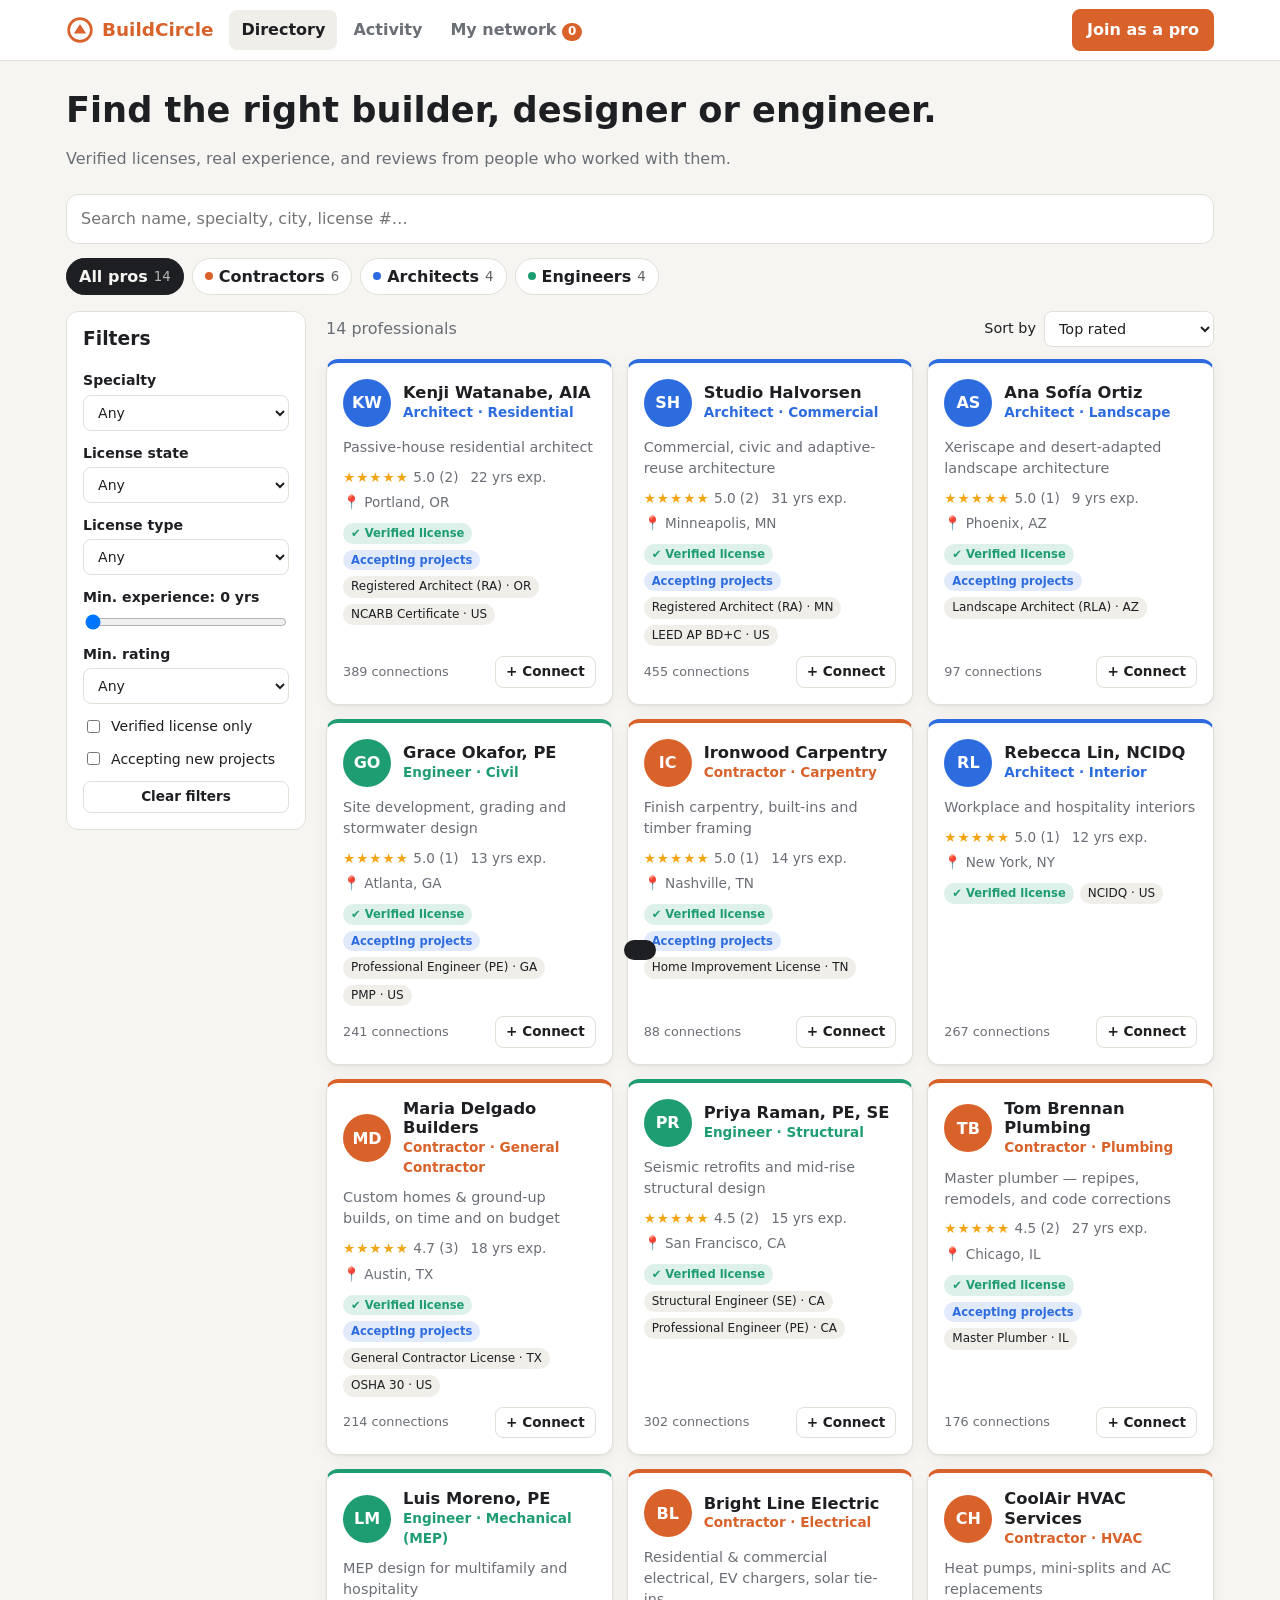
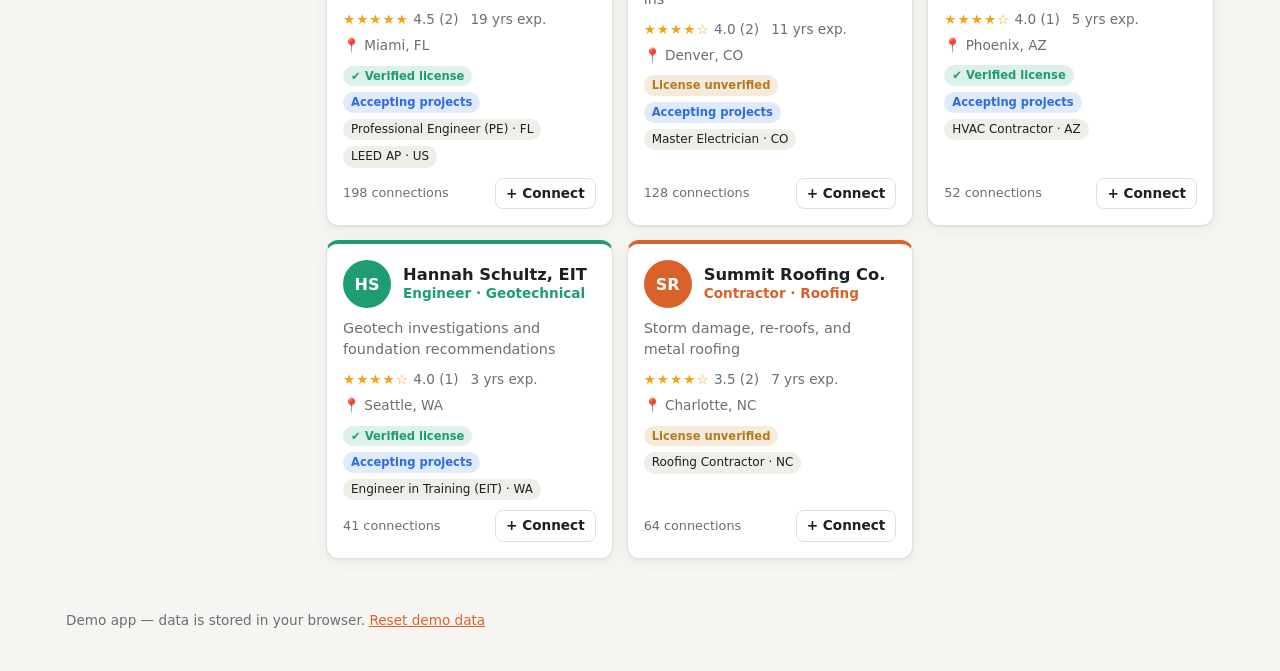
==== buildcircle/index.html @ c3fba8fc "Add BuildCircle: social directory for contractors, architects and engineers Static single-page app (" ====
<!doctype html>
<html lang="en">
<head>
<meta charset="utf-8">
<meta name="viewport" content="width=device-width, initial-scale=1">
<title>BuildCircle</title>
<meta name="description" content="A social network connecting contractors, architects and engineers — browse by category, licenses and experience, and read or leave reviews.">
<link rel="stylesheet" href="styles.css">
</head>
<body>
<header class="topbar">
  <div class="wrap topbar-inner">
    <a class="brand" href="#" data-view="browse">
      <svg viewBox="0 0 32 32" width="28" height="28" aria-hidden="true"><circle cx="16" cy="16" r="13" fill="none" stroke="currentColor" stroke-width="3"/><path d="M9 20 L16 9 L23 20 Z" fill="currentColor"/></svg>
      BuildCircle
    </a>
    <nav class="tabs" role="tablist">
      <button class="tab active" data-view="browse">Directory</button>
      <button class="tab" data-view="feed">Activity</button>
      <button class="tab" data-view="network">My network <span id="netCount" class="pill">0</span></button>
    </nav>
    <div class="me">
      <span id="meLabel" class="muted"></span>
      <button class="btn primary" id="joinBtn">Join as a pro</button>
    </div>
  </div>
</header>

<main class="wrap">
  <!-- DIRECTORY -->
  <section id="view-browse" class="view">
    <div class="hero">
      <h1>Find the right builder, designer or engineer.</h1>
      <p class="muted">Verified licenses, real experience, and reviews from people who worked with them.</p>
      <div class="search">
        <input id="q" type="search" placeholder="Search name, specialty, city, license #…" aria-label="Search">
      </div>
      <div class="cats" id="catChips"></div>
    </div>

    <div class="layout">
      <aside class="filters" aria-label="Filters">
        <h3>Filters</h3>
        <label>Specialty
          <select id="fSub"><option value="">Any</option></select>
        </label>
        <label>License state
          <select id="fState"><option value="">Any</option></select>
        </label>
        <label>License type
          <select id="fLicType"><option value="">Any</option></select>
        </label>
        <label><span>Min. experience: <b id="fExpVal">0</b> yrs</span>
          <input id="fExp" type="range" min="0" max="40" step="1" value="0">
        </label>
        <label>Min. rating
          <select id="fRating">
            <option value="0">Any</option><option value="3">3★ +</option><option value="4">4★ +</option><option value="4.5">4.5★ +</option>
          </select>
        </label>
        <label class="check"><input id="fVerified" type="checkbox"> Verified license only</label>
        <label class="check"><input id="fAvail" type="checkbox"> Accepting new projects</label>
        <button class="btn ghost small" id="clearFilters">Clear filters</button>
      </aside>

      <div class="results">
        <div class="results-bar">
          <span id="count" class="muted"></span>
          <label class="sort">Sort by
            <select id="sort">
              <option value="rating">Top rated</option>
              <option value="reviews">Most reviewed</option>
              <option value="experience">Most experienced</option>
              <option value="connections">Most connected</option>
              <option value="name">Name A–Z</option>
            </select>
          </label>
        </div>
        <div id="grid" class="grid"></div>
      </div>
    </div>
  </section>

  <!-- FEED -->
  <section id="view-feed" class="view hidden">
    <h2>Recent activity</h2>
    <div id="feed" class="feed"></div>
  </section>

  <!-- NETWORK -->
  <section id="view-network" class="view hidden">
    <h2>My network</h2>
    <p class="muted">Pros you've connected with. Connect from any profile.</p>
    <div id="networkGrid" class="grid"></div>
  </section>
</main>

<!-- PROFILE DIALOG -->
<dialog id="profileDlg" class="dlg wide">
  <div id="profileBody"></div>
</dialog>

<!-- JOIN DIALOG -->
<dialog id="joinDlg" class="dlg">
  <form id="joinForm" method="dialog">
    <h2>Create your pro profile</h2>
    <div class="row2">
      <label>Full name / company<input name="name" required maxlength="60"></label>
      <label>City, State<input name="location" required maxlength="60" placeholder="Austin, TX"></label>
    </div>
    <div class="row2">
      <label>Category
        <select name="category" id="jCat" required></select>
      </label>
      <label>Specialty
        <select name="sub" id="jSub" required></select>
      </label>
    </div>
    <div class="row2">
      <label>Years of experience<input name="years" type="number" min="0" max="70" required value="5"></label>
      <label>Hourly rate (USD, optional)<input name="rate" type="number" min="0" max="2000"></label>
    </div>
    <label>Headline<input name="headline" maxlength="90" placeholder="Licensed GC specializing in custom homes"></label>
    <label>About<textarea name="bio" rows="3" maxlength="600"></textarea></label>
    <label>Skills / tags (comma separated)<input name="tags" maxlength="200" placeholder="LEED, Revit, Seismic retrofit"></label>

    <fieldset>
      <legend>Licenses & certifications</legend>
      <div id="licRows"></div>
      <button type="button" class="btn ghost small" id="addLic">+ Add license</button>
    </fieldset>
    <label class="check"><input name="available" type="checkbox" checked> Accepting new projects</label>

    <div class="dlg-actions">
      <button type="button" class="btn ghost" data-close>Cancel</button>
      <button type="submit" class="btn primary" value="ok">Publish profile</button>
    </div>
  </form>
</dialog>

<div id="toast" class="toast" role="status" aria-live="polite"></div>

<footer class="wrap foot muted">
  Demo app — data is stored in your browser. <button class="linkbtn" id="resetData">Reset demo data</button>
</footer>

<script src="data.js"></script>
<script src="app.js"></script>
</body>
</html>
---- buildcircle/styles.css ----
:root {
  --bg: #f6f5f2;
  --surface: #ffffff;
  --surface-2: #f0eee9;
  --text: #1d1f22;
  --muted: #6a6e75;
  --border: #e2dfd8;
  --accent: #d9622b;
  --accent-ink: #ffffff;
  --contractor: #d9622b;
  --architect: #2d6cdf;
  --engineer: #1f9d72;
  --star: #f2a516;
  --ok: #1f9d72;
  --warn: #b7791f;
  --radius: 12px;
  --shadow: 0 1px 2px rgba(0,0,0,.05), 0 4px 16px rgba(0,0,0,.05);
}
@media (prefers-color-scheme: dark) {
  :root {
    --bg: #131416; --surface: #1c1e21; --surface-2: #25282c; --text: #ecedee;
    --muted: #9aa0a8; --border: #31353a; --shadow: 0 1px 2px rgba(0,0,0,.3);
    --architect: #5b8ff0; --engineer: #3cc18f; --contractor: #ec7a45; --accent: #ec7a45;
  }
}
* { box-sizing: border-box; }
html, body { margin: 0; }
body {
  font-family: system-ui, -apple-system, "Segoe UI", Roboto, sans-serif;
  background: var(--bg); color: var(--text); line-height: 1.45;
}
.wrap { max-width: 1180px; margin: 0 auto; padding: 0 16px; }
.hidden { display: none !important; }
.muted { color: var(--muted); }
h1, h2, h3 { line-height: 1.2; margin: 0 0 .5rem; }
button, input, select, textarea { font: inherit; color: inherit; }

/* top bar */
.topbar { background: var(--surface); border-bottom: 1px solid var(--border); position: sticky; top: 0; z-index: 10; }
.topbar-inner { display: flex; align-items: center; gap: 16px; height: 60px; }
.brand { display: flex; align-items: center; gap: 8px; font-weight: 800; font-size: 1.15rem; color: var(--accent); text-decoration: none; }
.tabs { display: flex; gap: 4px; flex: 1; }
.tab { background: none; border: 0; padding: 8px 12px; border-radius: 8px; cursor: pointer; color: var(--muted); font-weight: 600; }
.tab:hover { background: var(--surface-2); }
.tab.active { color: var(--text); background: var(--surface-2); }
.me { display: flex; align-items: center; gap: 10px; }
.pill { display: inline-block; min-width: 20px; padding: 0 6px; border-radius: 99px; background: var(--accent); color: var(--accent-ink); font-size: .75rem; text-align: center; }

.btn { border: 1px solid var(--border); background: var(--surface); padding: 8px 14px; border-radius: 8px; cursor: pointer; font-weight: 600; }
.btn:hover { background: var(--surface-2); }
.btn.primary { background: var(--accent); border-color: var(--accent); color: var(--accent-ink); }
.btn.primary:hover { filter: brightness(1.05); }
.btn.ghost { background: transparent; }
.btn.small { padding: 5px 10px; font-size: .85rem; }
.btn.on { background: var(--surface-2); }
.linkbtn { background: none; border: 0; color: var(--accent); cursor: pointer; text-decoration: underline; padding: 0; }

/* hero */
.hero { padding: 28px 0 16px; }
.hero h1 { font-size: clamp(1.5rem, 3.5vw, 2.2rem); }
.search input { width: 100%; padding: 12px 14px; border-radius: var(--radius); border: 1px solid var(--border); background: var(--surface); font-size: 1rem; margin-top: 8px; }
.cats { display: flex; flex-wrap: wrap; gap: 8px; margin-top: 14px; }
.chip { border: 1px solid var(--border); background: var(--surface); padding: 6px 12px; border-radius: 99px; cursor: pointer; font-weight: 600; display: inline-flex; align-items: center; gap: 6px; }
.chip .dot { width: 8px; height: 8px; border-radius: 50%; }
.chip.active { background: var(--text); color: var(--bg); border-color: var(--text); }
.chip small { opacity: .7; font-weight: 500; }

/* layout */
.layout { display: grid; grid-template-columns: 240px 1fr; gap: 20px; padding-bottom: 32px; }
.filters { background: var(--surface); border: 1px solid var(--border); border-radius: var(--radius); padding: 16px; align-self: start; position: sticky; top: 76px; display: flex; flex-direction: column; gap: 12px; }
.filters label, .dlg label { display: flex; flex-direction: column; gap: 4px; font-size: .88rem; font-weight: 600; }
.filters select, .dlg input, .dlg select, .dlg textarea, .sort select {
  padding: 8px 10px; border: 1px solid var(--border); border-radius: 8px; background: var(--surface); font-weight: 400;
}
label.check { flex-direction: row !important; align-items: center; gap: 8px !important; font-weight: 500 !important; }
.results-bar { display: flex; justify-content: space-between; align-items: center; margin-bottom: 12px; gap: 12px; flex-wrap: wrap; }
.sort { display: flex; align-items: center; gap: 8px; font-size: .9rem; }

.grid { display: grid; grid-template-columns: repeat(auto-fill, minmax(280px, 1fr)); gap: 14px; }
.card { background: var(--surface); border: 1px solid var(--border); border-radius: var(--radius); padding: 16px; box-shadow: var(--shadow); cursor: pointer; display: flex; flex-direction: column; gap: 10px; transition: transform .12s, border-color .12s; border-top: 4px solid var(--cat, var(--border)); }
.card:hover { transform: translateY(-2px); border-color: var(--cat); }
.card-head { display: flex; gap: 12px; align-items: center; }
.avatar { width: 48px; height: 48px; border-radius: 50%; display: grid; place-items: center; font-weight: 800; color: #fff; background: var(--cat, #888); flex-shrink: 0; }
.avatar.lg { width: 72px; height: 72px; font-size: 1.5rem; }
.card h3 { font-size: 1.02rem; margin: 0; }
.sub { font-size: .85rem; color: var(--cat); font-weight: 700; }
.meta { display: flex; flex-wrap: wrap; gap: 6px 12px; font-size: .85rem; color: var(--muted); }
.stars { color: var(--star); letter-spacing: 1px; white-space: nowrap; }
.tags { display: flex; flex-wrap: wrap; gap: 6px; }
.tag { font-size: .75rem; background: var(--surface-2); padding: 2px 8px; border-radius: 99px; }
.badge { font-size: .72rem; font-weight: 700; padding: 2px 8px; border-radius: 99px; display: inline-flex; align-items: center; gap: 4px; }
.badge.ok { background: color-mix(in srgb, var(--ok) 15%, transparent); color: var(--ok); }
.badge.warn { background: color-mix(in srgb, var(--warn) 15%, transparent); color: var(--warn); }
.badge.avail { background: color-mix(in srgb, var(--architect) 14%, transparent); color: var(--architect); }
.card-foot { display: flex; justify-content: space-between; align-items: center; margin-top: auto; }
.empty { padding: 40px; text-align: center; color: var(--muted); background: var(--surface); border: 1px dashed var(--border); border-radius: var(--radius); grid-column: 1 / -1; }

/* dialogs */
.dlg { border: 0; border-radius: 16px; padding: 0; width: min(640px, calc(100vw - 32px)); max-height: calc(100vh - 40px); background: var(--surface); color: var(--text); box-shadow: 0 20px 60px rgba(0,0,0,.3); }
.dlg.wide { width: min(860px, calc(100vw - 32px)); }
.dlg::backdrop { background: rgba(10,10,12,.5); }
.dlg form, .dlg .pbody { padding: 22px; display: flex; flex-direction: column; gap: 12px; }
.row2 { display: grid; grid-template-columns: 1fr 1fr; gap: 12px; }
fieldset { border: 1px solid var(--border); border-radius: 10px; padding: 12px; display: flex; flex-direction: column; gap: 8px; }
legend { font-weight: 700; font-size: .9rem; padding: 0 4px; }
.lic-row { display: grid; grid-template-columns: 1.4fr 1fr .6fr 1fr auto; gap: 6px; }
.lic-row input, .lic-row select { padding: 6px 8px; border: 1px solid var(--border); border-radius: 6px; background: var(--surface); min-width: 0; }
.x { background: none; border: 0; cursor: pointer; color: var(--muted); font-size: 1.2rem; }
.dlg-actions { display: flex; justify-content: flex-end; gap: 8px; margin-top: 4px; }

.p-head { display: flex; gap: 16px; align-items: center; padding: 22px; border-bottom: 1px solid var(--border); border-top: 6px solid var(--cat); border-radius: 16px 16px 0 0; position: relative; }
.p-head .close { position: absolute; top: 10px; right: 12px; }
.p-head h2 { margin: 0; }
.p-actions { display: flex; gap: 8px; flex-wrap: wrap; margin-top: 8px; }
.p-grid { display: grid; grid-template-columns: 1fr 1fr; gap: 16px; }
.box { background: var(--surface-2); border-radius: 10px; padding: 14px; }
.box h4 { margin: 0 0 8px; font-size: .85rem; text-transform: uppercase; letter-spacing: .04em; color: var(--muted); }
.lic { display: flex; justify-content: space-between; gap: 8px; padding: 6px 0; border-bottom: 1px solid var(--border); font-size: .9rem; }
.lic:last-child { border-bottom: 0; }
.stat-row { display: flex; gap: 20px; flex-wrap: wrap; }
.stat b { display: block; font-size: 1.4rem; }
.stat span { font-size: .8rem; color: var(--muted); }
.dist { display: grid; grid-template-columns: 24px 1fr 28px; gap: 6px; align-items: center; font-size: .8rem; }
.bar { height: 8px; background: var(--border); border-radius: 4px; overflow: hidden; }
.bar i { display: block; height: 100%; background: var(--star); }

.review { border-top: 1px solid var(--border); padding: 12px 0; }
.review-head { display: flex; justify-content: space-between; gap: 8px; flex-wrap: wrap; font-size: .9rem; }
.review p { margin: 6px 0; }
.helpful { font-size: .8rem; }
.star-input { display: flex; gap: 2px; font-size: 1.8rem; }
.star-input button { background: none; border: 0; cursor: pointer; color: var(--border); padding: 0 2px; line-height: 1; }
.star-input button.on { color: var(--star); }

/* feed */
.feed { display: flex; flex-direction: column; gap: 10px; max-width: 720px; padding-bottom: 32px; }
.feed-item { background: var(--surface); border: 1px solid var(--border); border-radius: var(--radius); padding: 14px; display: flex; gap: 12px; }
.feed-item .avatar { width: 40px; height: 40px; font-size: .9rem; }
.feed-item a { color: inherit; font-weight: 700; cursor: pointer; text-decoration: none; }
.feed-item a:hover { text-decoration: underline; }
.feed-item time { font-size: .8rem; color: var(--muted); }
#view-feed h2, #view-network h2 { margin-top: 24px; }

.toast { position: fixed; bottom: 20px; left: 50%; transform: translateX(-50%) translateY(80px); background: var(--text); color: var(--bg); padding: 10px 16px; border-radius: 10px; transition: transform .2s; z-index: 100; }
.toast.show { transform: translateX(-50%) translateY(0); }
.foot { padding: 20px 16px 40px; font-size: .85rem; }

@media (max-width: 820px) {
  .layout { grid-template-columns: 1fr; }
  .filters { position: static; display: grid; grid-template-columns: minmax(0,1fr) minmax(0,1fr); }
  .filters select { min-width: 0; width: 100%; }
  .layout > * { min-width: 0; }
  .filters h3 { grid-column: 1 / -1; }
  .p-grid, .row2 { grid-template-columns: 1fr; }
  .lic-row { grid-template-columns: 1fr 1fr; }
  .topbar-inner { height: auto; flex-wrap: wrap; padding: 10px 16px; }
  .tabs { order: 3; flex-basis: 100%; overflow-x: auto; }
  .me #meLabel { display: none; }
}
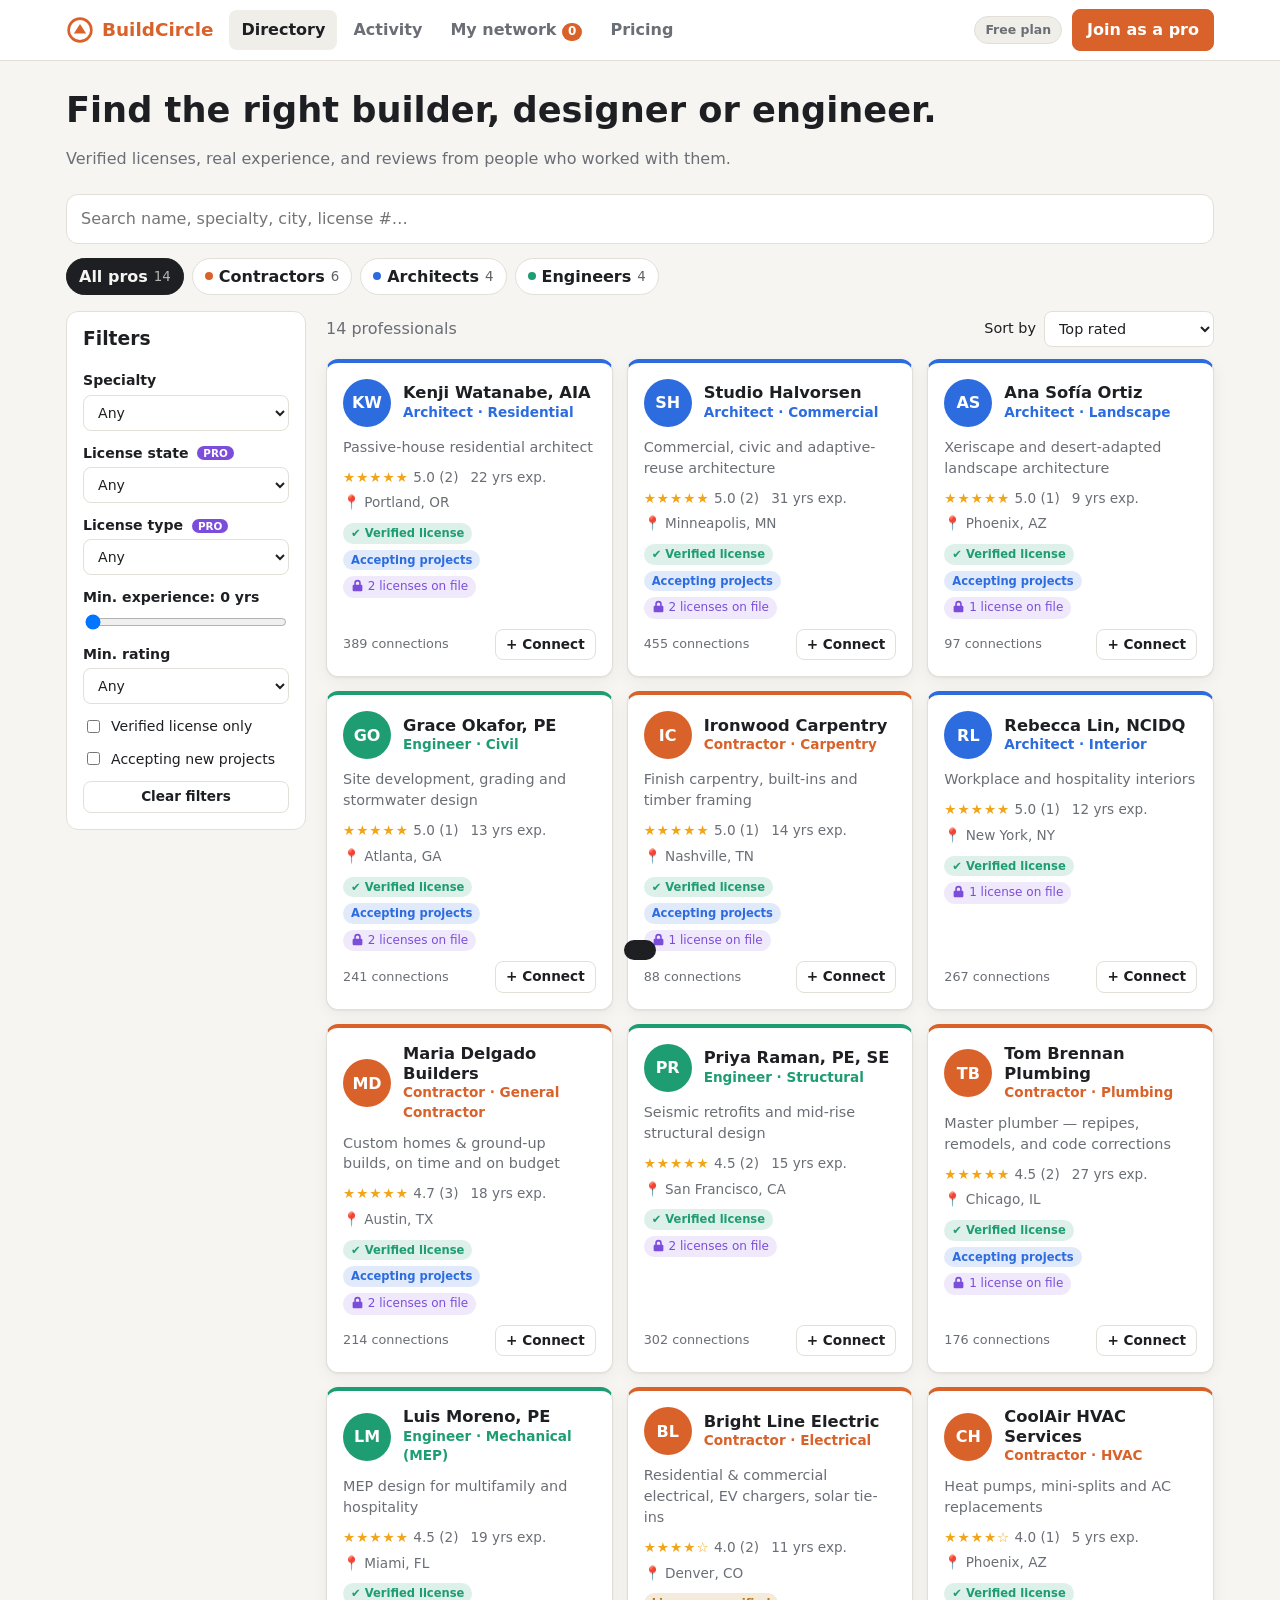
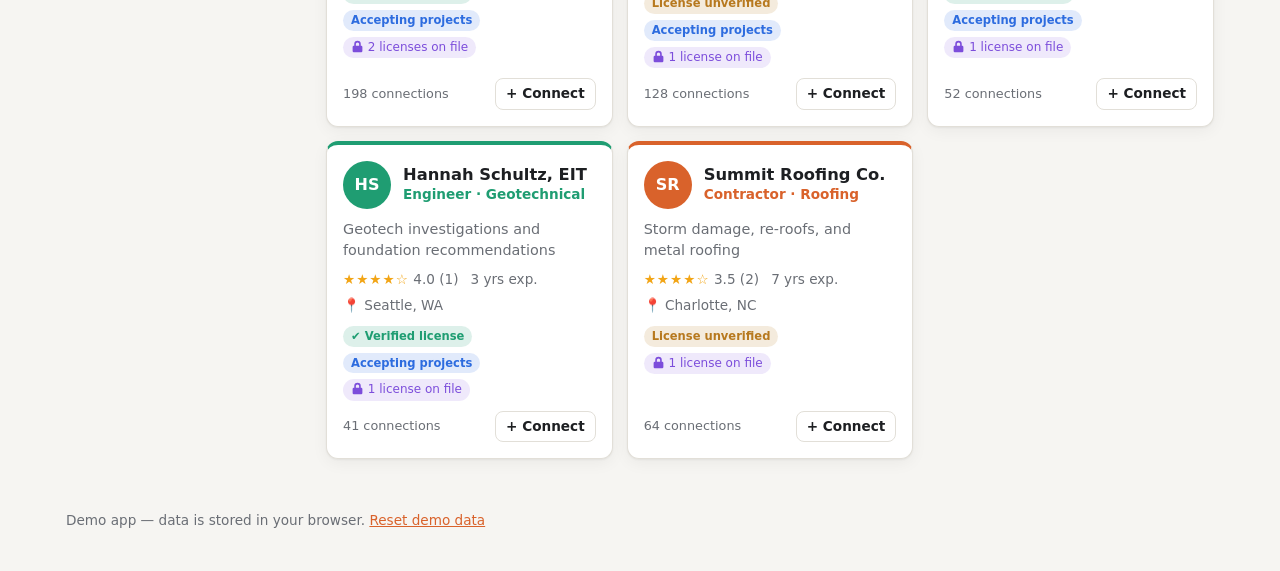
==== commit 31c1e741: "BuildCircle: add Free and Pro membership plans Free keeps browsing, ratings, profiles, connections a" ====
--- a/buildcircle/index.html
+++ b/buildcircle/index.html
@@ -18,9 +18,11 @@
       <button class="tab active" data-view="browse">Directory</button>
       <button class="tab" data-view="feed">Activity</button>
       <button class="tab" data-view="network">My network <span id="netCount" class="pill">0</span></button>
+      <button class="tab" data-view="pricing">Pricing</button>
     </nav>
     <div class="me">
       <span id="meLabel" class="muted"></span>
+      <button class="plan-badge" id="planBadge" data-view="pricing" title="Your plan">Free</button>
       <button class="btn primary" id="joinBtn">Join as a pro</button>
     </div>
   </div>
@@ -44,10 +46,10 @@
         <label>Specialty
           <select id="fSub"><option value="">Any</option></select>
         </label>
-        <label>License state
+        <label><span>License state <span class="pro-tag" data-pro-only>PRO</span></span>
           <select id="fState"><option value="">Any</option></select>
         </label>
-        <label>License type
+        <label><span>License type <span class="pro-tag" data-pro-only>PRO</span></span>
           <select id="fLicType"><option value="">Any</option></select>
         </label>
         <label><span>Min. experience: <b id="fExpVal">0</b> yrs</span>
@@ -93,6 +95,20 @@
     <p class="muted">Pros you've connected with. Connect from any profile.</p>
     <div id="networkGrid" class="grid"></div>
   </section>
+
+  <!-- PRICING -->
+  <section id="view-pricing" class="view hidden">
+    <div class="pricing-head">
+      <h2>Plans for every builder</h2>
+      <p class="muted">Start free. Upgrade to Pro to read reviews, see contact info and check license details before you hire or partner.</p>
+      <div class="cycle" role="radiogroup" aria-label="Billing cycle">
+        <button class="cycle-btn" data-cycle="monthly">Monthly</button>
+        <button class="cycle-btn" data-cycle="annual">Annual <span class="save">Save 17%</span></button>
+      </div>
+    </div>
+    <div id="plans" class="plans"></div>
+    <div id="compare" class="compare"></div>
+  </section>
 </main>
 
 <!-- PROFILE DIALOG -->
@@ -122,6 +138,12 @@
     </div>
     <label>Headline<input name="headline" maxlength="90" placeholder="Licensed GC specializing in custom homes"></label>
     <label>About<textarea name="bio" rows="3" maxlength="600"></textarea></label>
+    <div class="row2">
+      <label>Phone<input name="phone" type="tel" maxlength="30" placeholder="(555) 555-0100"></label>
+      <label>Email<input name="email" type="email" maxlength="80" placeholder="you@company.com"></label>
+    </div>
+    <label>Website<input name="website" maxlength="100" placeholder="yourcompany.com"></label>
+    <p class="muted hint">Contact info is visible to Pro members only.</p>
     <label>Skills / tags (comma separated)<input name="tags" maxlength="200" placeholder="LEED, Revit, Seismic retrofit"></label>
 
     <fieldset>
@@ -138,6 +160,11 @@
   </form>
 </dialog>
 
+<!-- CHECKOUT / MANAGE PLAN DIALOG -->
+<dialog id="checkoutDlg" class="dlg">
+  <div id="checkoutBody" class="pbody"></div>
+</dialog>
+
 <div id="toast" class="toast" role="status" aria-live="polite"></div>
 
 <footer class="wrap foot muted">
--- a/buildcircle/styles.css
+++ b/buildcircle/styles.css
@@ -157,3 +157,77 @@
   .tabs { order: 3; flex-basis: 100%; overflow-x: auto; }
   .me #meLabel { display: none; }
 }
+
+/* ---------- membership ---------- */
+:root { --pro: #7c4ddb; }
+@media (prefers-color-scheme: dark) { :root { --pro: #a07cf0; } }
+.plan-badge { border: 1px solid var(--border); background: var(--surface-2); color: var(--muted); border-radius: 99px; padding: 4px 10px; font-size: .78rem; font-weight: 700; cursor: pointer; white-space: nowrap; }
+.plan-badge.is-pro { background: var(--pro); border-color: var(--pro); color: #fff; letter-spacing: .04em; }
+.badge.pro { background: var(--pro); color: #fff; letter-spacing: .04em; vertical-align: middle; }
+.pro-tag { font-size: .65rem; font-weight: 800; background: var(--pro); color: #fff; padding: 1px 6px; border-radius: 99px; margin-left: 4px; vertical-align: middle; }
+.lock-ic { vertical-align: -2px; }
+.tag.lock-tag { color: var(--pro); background: color-mix(in srgb, var(--pro) 12%, transparent); }
+.btn.danger { color: #c0392b; border-color: color-mix(in srgb, #c0392b 40%, var(--border)); }
+.hint { margin: -4px 0 0; font-size: .8rem; }
+
+.locked { border: 1px dashed color-mix(in srgb, var(--pro) 45%, var(--border)); background: color-mix(in srgb, var(--pro) 6%, var(--surface)); border-radius: 10px; padding: 14px; display: flex; flex-direction: column; gap: 6px; align-items: flex-start; }
+.locked-title { font-weight: 700; color: var(--pro); }
+.locked p { margin: 0; font-size: .88rem; }
+.contact { display: flex; flex-direction: column; gap: 6px; }
+.contact-row { display: flex; gap: 8px; align-items: center; }
+.contact-row a { color: var(--accent); text-decoration: none; word-break: break-all; }
+.contact-row a:hover { text-decoration: underline; }
+
+.review-lock { position: relative; }
+.ghost-review { filter: blur(1px); opacity: .55; }
+.ghost-line { height: 10px; border-radius: 5px; background: var(--border); margin: 6px 0; }
+.w20 { width: 20%; } .w40 { width: 40%; } .w70 { width: 70%; } .w90 { width: 90%; }
+.review-lock .locked { margin-top: 8px; }
+
+/* pricing page */
+.pricing-head { text-align: center; padding: 28px 0 8px; }
+.pricing-head p { max-width: 560px; margin: 0 auto 16px; }
+.cycle { display: inline-flex; background: var(--surface-2); border-radius: 99px; padding: 4px; gap: 4px; }
+.cycle-btn { border: 0; background: none; padding: 7px 16px; border-radius: 99px; cursor: pointer; font-weight: 600; color: var(--muted); }
+.cycle-btn.on { background: var(--surface); color: var(--text); box-shadow: var(--shadow); }
+.save { font-size: .7rem; color: var(--ok); font-weight: 800; margin-left: 4px; }
+.plans { display: grid; grid-template-columns: repeat(2, minmax(0, 340px)); justify-content: center; gap: 20px; margin: 20px 0 28px; }
+.plan { background: var(--surface); border: 1px solid var(--border); border-radius: 16px; padding: 22px; display: flex; flex-direction: column; gap: 8px; position: relative; box-shadow: var(--shadow); }
+.plan.featured { border: 2px solid var(--pro); }
+.plan.current::after { content: "Current plan"; position: absolute; top: 14px; right: 14px; font-size: .7rem; font-weight: 700; color: var(--ok); }
+.plan.featured.current::after { top: 32px; }
+.ribbon { position: absolute; top: -12px; left: 22px; background: var(--pro); color: #fff; font-size: .72rem; font-weight: 800; padding: 3px 10px; border-radius: 99px; }
+.plan-name { font-size: 1.3rem; font-weight: 800; }
+.price { display: flex; align-items: baseline; gap: 6px; margin: 6px 0 0; }
+.price b { font-size: 2.4rem; line-height: 1; }
+.price span { color: var(--muted); }
+.small-note { font-size: .8rem; min-height: 1.2em; }
+.plan .btn { margin: 6px 0; }
+.feats { list-style: none; padding: 0; margin: 4px 0 0; display: flex; flex-direction: column; gap: 7px; font-size: .92rem; }
+.feats li { display: flex; gap: 8px; }
+.feats li.lead { font-weight: 700; }
+.ck { color: var(--ok); font-weight: 800; }
+.compare { max-width: 700px; margin: 0 auto 40px; }
+.compare table { width: 100%; border-collapse: collapse; background: var(--surface); border-radius: 12px; overflow: hidden; border: 1px solid var(--border); }
+.compare th, .compare td { padding: 10px 12px; text-align: left; border-bottom: 1px solid var(--border); font-size: .9rem; }
+.compare th:not(:first-child), .compare td:not(:first-child) { text-align: center; width: 70px; }
+.compare tr:last-child td { border-bottom: 0; }
+
+/* checkout dialog */
+#checkoutBody { position: relative; }
+#checkoutBody .close { position: absolute; top: 10px; right: 12px; }
+.reason { margin: 0; color: var(--pro); font-weight: 600; }
+.cycle-pick { display: grid; grid-template-columns: 1fr 1fr; gap: 10px; }
+.cycle-opt { flex-direction: row !important; align-items: flex-start; gap: 8px !important; border: 1px solid var(--border); border-radius: 10px; padding: 12px; cursor: pointer; font-weight: 400 !important; }
+.cycle-opt.on { border-color: var(--pro); background: color-mix(in srgb, var(--pro) 7%, transparent); }
+.cycle-opt input { margin-top: 3px; accent-color: var(--pro); }
+.summary { display: flex; justify-content: space-between; border-top: 1px solid var(--border); padding-top: 10px; font-size: 1.05rem; }
+.demo-note { font-size: .8rem; color: var(--muted); background: var(--surface-2); border-radius: 8px; padding: 8px 10px; margin: 0; }
+.manage-grid { display: grid; grid-template-columns: repeat(3, 1fr); gap: 10px; }
+.manage-grid > div { background: var(--surface-2); border-radius: 10px; padding: 10px; display: flex; flex-direction: column; gap: 2px; font-size: .9rem; }
+
+@media (max-width: 820px) {
+  .plans { grid-template-columns: minmax(0, 1fr); }
+  .cycle-pick, .manage-grid { grid-template-columns: 1fr; }
+  #meLabel { display: none; }
+}
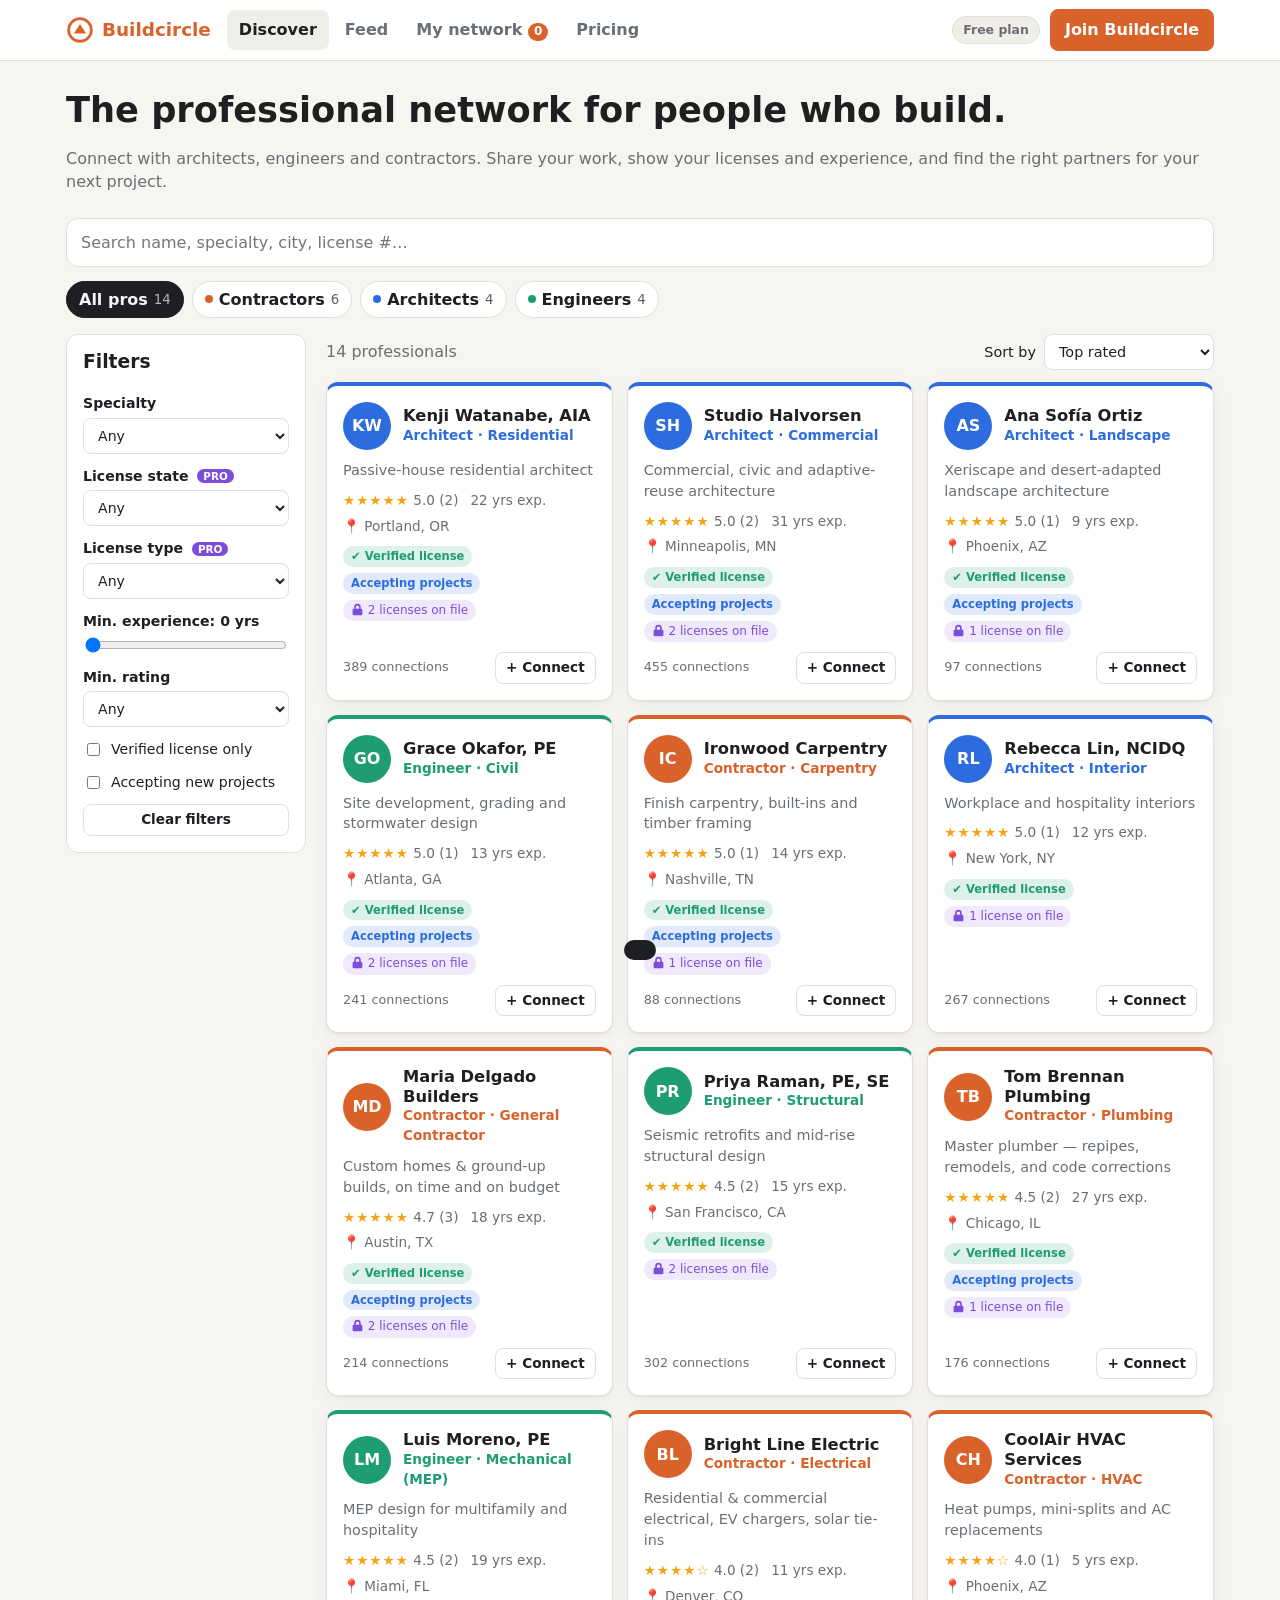
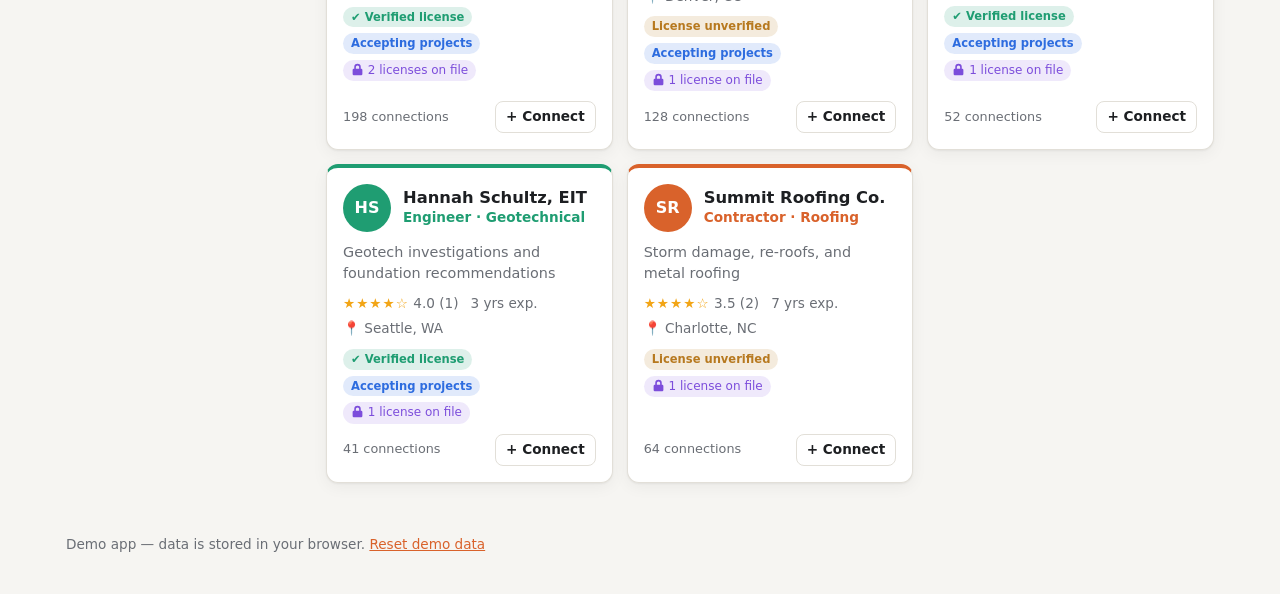
==== commit ca7421a0: "Buildcircle: unify name and reframe copy as a professional network Co-Authored-By: Claude Opus 5.5 <" ====
--- a/buildcircle/index.html
+++ b/buildcircle/index.html
@@ -3,8 +3,8 @@
 <head>
 <meta charset="utf-8">
 <meta name="viewport" content="width=device-width, initial-scale=1">
-<title>BuildCircle</title>
-<meta name="description" content="A social network connecting contractors, architects and engineers — browse by category, licenses and experience, and read or leave reviews.">
+<title>Buildcircle · The professional network for construction</title>
+<meta name="description" content="Buildcircle is the professional network for architects, engineers and contractors. Share your work, licenses and experience, grow your connections, and find the right partners for every project.">
 <link rel="stylesheet" href="styles.css">
 </head>
 <body>
@@ -12,28 +12,28 @@
   <div class="wrap topbar-inner">
     <a class="brand" href="#" data-view="browse">
       <svg viewBox="0 0 32 32" width="28" height="28" aria-hidden="true"><circle cx="16" cy="16" r="13" fill="none" stroke="currentColor" stroke-width="3"/><path d="M9 20 L16 9 L23 20 Z" fill="currentColor"/></svg>
-      BuildCircle
+      Buildcircle
     </a>
     <nav class="tabs" role="tablist">
-      <button class="tab active" data-view="browse">Directory</button>
-      <button class="tab" data-view="feed">Activity</button>
+      <button class="tab active" data-view="browse">Discover</button>
+      <button class="tab" data-view="feed">Feed</button>
       <button class="tab" data-view="network">My network <span id="netCount" class="pill">0</span></button>
       <button class="tab" data-view="pricing">Pricing</button>
     </nav>
     <div class="me">
       <span id="meLabel" class="muted"></span>
       <button class="plan-badge" id="planBadge" data-view="pricing" title="Your plan">Free</button>
-      <button class="btn primary" id="joinBtn">Join as a pro</button>
+      <button class="btn primary" id="joinBtn">Join Buildcircle</button>
     </div>
   </div>
 </header>
 
 <main class="wrap">
-  <!-- DIRECTORY -->
+  <!-- DISCOVER -->
   <section id="view-browse" class="view">
     <div class="hero">
-      <h1>Find the right builder, designer or engineer.</h1>
-      <p class="muted">Verified licenses, real experience, and reviews from people who worked with them.</p>
+      <h1>The professional network for people who build.</h1>
+      <p class="muted">Connect with architects, engineers and contractors. Share your work, show your licenses and experience, and find the right partners for your next project.</p>
       <div class="search">
         <input id="q" type="search" placeholder="Search name, specialty, city, license #…" aria-label="Search">
       </div>
@@ -85,14 +85,14 @@
 
   <!-- FEED -->
   <section id="view-feed" class="view hidden">
-    <h2>Recent activity</h2>
+    <h2>What your circle is up to</h2>
     <div id="feed" class="feed"></div>
   </section>
 
   <!-- NETWORK -->
   <section id="view-network" class="view hidden">
     <h2>My network</h2>
-    <p class="muted">Pros you've connected with. Connect from any profile.</p>
+    <p class="muted">The architects, engineers and contractors in your circle. Connect from any profile to grow it.</p>
     <div id="networkGrid" class="grid"></div>
   </section>
 
@@ -100,10 +100,10 @@
   <section id="view-pricing" class="view hidden">
     <div class="pricing-head">
       <h2>Plans for every builder</h2>
-      <p class="muted">Start free. Upgrade to Pro to read reviews, see contact info and check license details before you hire or partner.</p>
+      <p class="muted">Start free. Try Pro free for 14 days to read reviews, see contact info and check license details before you hire or partner.</p>
       <div class="cycle" role="radiogroup" aria-label="Billing cycle">
         <button class="cycle-btn" data-cycle="monthly">Monthly</button>
-        <button class="cycle-btn" data-cycle="annual">Annual <span class="save">Save 17%</span></button>
+        <button class="cycle-btn" data-cycle="annual">Annual <span class="save" id="savePct"></span></button>
       </div>
     </div>
     <div id="plans" class="plans"></div>
@@ -119,7 +119,8 @@
 <!-- JOIN DIALOG -->
 <dialog id="joinDlg" class="dlg">
   <form id="joinForm" method="dialog">
-    <h2>Create your pro profile</h2>
+    <h2>Join Buildcircle</h2>
+    <p class="muted hint">Create your professional profile to share your work, licenses and experience with the network.</p>
     <div class="row2">
       <label>Full name / company<input name="name" required maxlength="60"></label>
       <label>City, State<input name="location" required maxlength="60" placeholder="Austin, TX"></label>
--- a/buildcircle/styles.css
+++ b/buildcircle/styles.css
@@ -231,3 +231,4 @@
   .cycle-pick, .manage-grid { grid-template-columns: 1fr; }
   #meLabel { display: none; }
 }
+.then { margin: -4px 0 0; font-size: .85rem; }
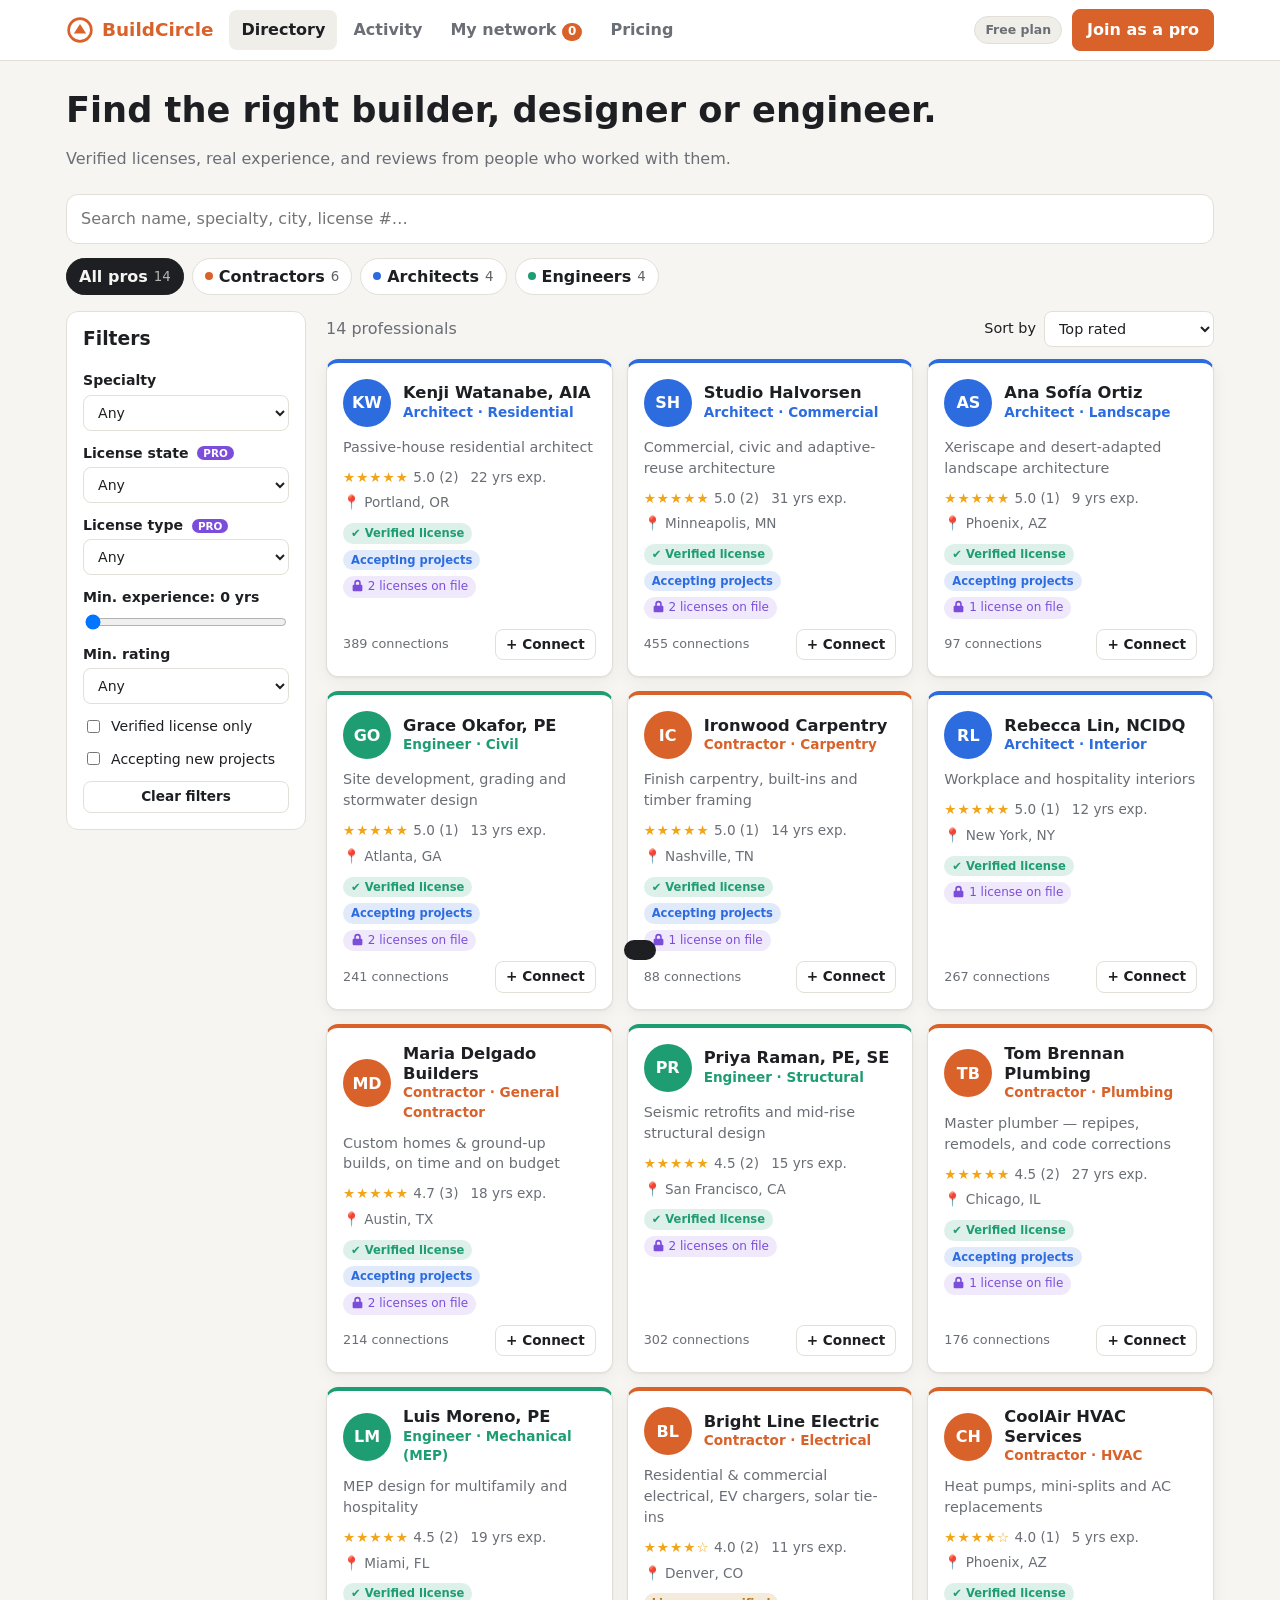
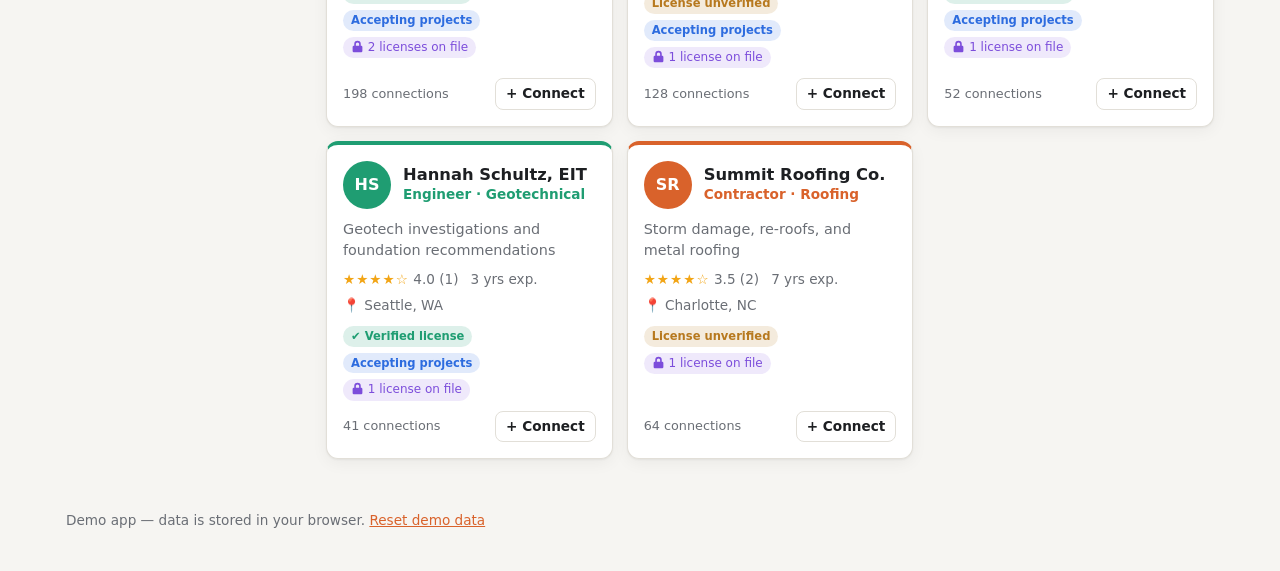
==== commit 75ab79f4: "BuildCircle: profile tabs, project gallery, resume and bigger Connect Adds a cover banner, company/i" ====
--- a/buildcircle/index.html
+++ b/buildcircle/index.html
@@ -3,8 +3,8 @@
 <head>
 <meta charset="utf-8">
 <meta name="viewport" content="width=device-width, initial-scale=1">
-<title>Buildcircle · The professional network for construction</title>
-<meta name="description" content="Buildcircle is the professional network for architects, engineers and contractors. Share your work, licenses and experience, grow your connections, and find the right partners for every project.">
+<title>BuildCircle</title>
+<meta name="description" content="A social network connecting contractors, architects and engineers — browse by category, licenses and experience, and read or leave reviews.">
 <link rel="stylesheet" href="styles.css">
 </head>
 <body>
@@ -12,28 +12,28 @@
   <div class="wrap topbar-inner">
     <a class="brand" href="#" data-view="browse">
       <svg viewBox="0 0 32 32" width="28" height="28" aria-hidden="true"><circle cx="16" cy="16" r="13" fill="none" stroke="currentColor" stroke-width="3"/><path d="M9 20 L16 9 L23 20 Z" fill="currentColor"/></svg>
-      Buildcircle
+      BuildCircle
     </a>
     <nav class="tabs" role="tablist">
-      <button class="tab active" data-view="browse">Discover</button>
-      <button class="tab" data-view="feed">Feed</button>
+      <button class="tab active" data-view="browse">Directory</button>
+      <button class="tab" data-view="feed">Activity</button>
       <button class="tab" data-view="network">My network <span id="netCount" class="pill">0</span></button>
       <button class="tab" data-view="pricing">Pricing</button>
     </nav>
     <div class="me">
       <span id="meLabel" class="muted"></span>
       <button class="plan-badge" id="planBadge" data-view="pricing" title="Your plan">Free</button>
-      <button class="btn primary" id="joinBtn">Join Buildcircle</button>
+      <button class="btn primary" id="joinBtn">Join as a pro</button>
     </div>
   </div>
 </header>
 
 <main class="wrap">
-  <!-- DISCOVER -->
+  <!-- DIRECTORY -->
   <section id="view-browse" class="view">
     <div class="hero">
-      <h1>The professional network for people who build.</h1>
-      <p class="muted">Connect with architects, engineers and contractors. Share your work, show your licenses and experience, and find the right partners for your next project.</p>
+      <h1>Find the right builder, designer or engineer.</h1>
+      <p class="muted">Verified licenses, real experience, and reviews from people who worked with them.</p>
       <div class="search">
         <input id="q" type="search" placeholder="Search name, specialty, city, license #…" aria-label="Search">
       </div>
@@ -85,14 +85,14 @@
 
   <!-- FEED -->
   <section id="view-feed" class="view hidden">
-    <h2>What your circle is up to</h2>
+    <h2>Recent activity</h2>
     <div id="feed" class="feed"></div>
   </section>
 
   <!-- NETWORK -->
   <section id="view-network" class="view hidden">
     <h2>My network</h2>
-    <p class="muted">The architects, engineers and contractors in your circle. Connect from any profile to grow it.</p>
+    <p class="muted">Pros you've connected with. Connect from any profile.</p>
     <div id="networkGrid" class="grid"></div>
   </section>
 
@@ -119,8 +119,7 @@
 <!-- JOIN DIALOG -->
 <dialog id="joinDlg" class="dlg">
   <form id="joinForm" method="dialog">
-    <h2>Join Buildcircle</h2>
-    <p class="muted hint">Create your professional profile to share your work, licenses and experience with the network.</p>
+    <h2>Create your pro profile</h2>
     <div class="row2">
       <label>Full name / company<input name="name" required maxlength="60"></label>
       <label>City, State<input name="location" required maxlength="60" placeholder="Austin, TX"></label>
@@ -173,6 +172,7 @@
 </footer>
 
 <script src="data.js"></script>
+<script src="portfolio.js"></script>
 <script src="app.js"></script>
 </body>
 </html>
--- a/buildcircle/styles.css
+++ b/buildcircle/styles.css
@@ -232,3 +232,77 @@
   #meLabel { display: none; }
 }
 .then { margin: -4px 0 0; font-size: .85rem; }
+
+/* ---------- profile: cover, tabs, projects, resume ---------- */
+.p-cover { position: relative; height: 110px; border-radius: 16px 16px 0 0; overflow: hidden; color: color-mix(in srgb, #fff 55%, transparent);
+  background: linear-gradient(135deg, var(--cat), color-mix(in srgb, var(--cat) 55%, #000)); }
+.p-cover .art { position: absolute; right: 0; top: 0; width: 60%; height: 100%; opacity: .55; }
+.p-cover .close { position: absolute; top: 8px; right: 10px; z-index: 1; color: #fff; background: rgba(0,0,0,.25); border-radius: 50%; width: 32px; height: 32px; }
+.dlg .p-head { border-top: 0; border-radius: 0; align-items: flex-start; padding: 14px 22px 16px; border-bottom: 0; flex-wrap: wrap; }
+.p-head .avatar.lg { margin-top: -56px; }
+.p-head .avatar.lg { border: 4px solid var(--surface); width: 84px; height: 84px; }
+.p-id { flex: 1; min-width: 220px; }
+.p-head .p-actions { margin-top: 0; align-self: flex-end; }
+.kind { font-size: .75rem; font-weight: 600; color: var(--muted); background: var(--surface-2); padding: 1px 8px; border-radius: 99px; margin-left: 4px; white-space: nowrap; }
+.connect-btn { padding: 9px 20px; font-size: .95rem; }
+.p-stats { padding: 0 22px 14px; gap: 10px; }
+.p-stats .stat { flex: 1 1 100px; background: var(--surface-2); border-radius: 10px; padding: 10px 12px; }
+.p-tabs { display: flex; gap: 2px; padding: 0 22px; border-bottom: 1px solid var(--border); overflow-x: auto; position: sticky; top: 0; background: var(--surface); z-index: 2; }
+.p-tab { background: none; border: 0; border-bottom: 3px solid transparent; padding: 10px 12px; cursor: pointer; font-weight: 600; color: var(--muted); white-space: nowrap; }
+.p-tab:hover { color: var(--text); }
+.p-tab.on { color: var(--text); border-bottom-color: var(--accent); }
+.tcount { font-size: .72rem; background: var(--surface-2); border-radius: 99px; padding: 1px 6px; margin-left: 2px; }
+.p-pane { display: flex; flex-direction: column; gap: 16px; }
+.p-pane[hidden] { display: none; }
+.box-head { display: flex; justify-content: space-between; align-items: center; gap: 8px; margin-bottom: 8px; }
+.box-head h4 { margin: 0; }
+.empty-box { padding: 32px; text-align: center; color: var(--muted); border: 1px dashed var(--border); border-radius: 10px; }
+
+.gallery { display: grid; grid-template-columns: repeat(auto-fill, minmax(220px, 1fr)); gap: 12px; }
+.gallery.mini { grid-template-columns: repeat(3, minmax(0, 1fr)); }
+.tile { position: relative; aspect-ratio: 4 / 3; border: 0; padding: 0; border-radius: 10px; overflow: hidden; cursor: pointer; text-align: left;
+  color: color-mix(in srgb, var(--cat) 70%, var(--text)); background: linear-gradient(160deg, color-mix(in srgb, var(--cat) 18%, var(--surface)), color-mix(in srgb, var(--cat) 35%, var(--surface))); }
+.tile .art { position: absolute; inset: 0; width: 100%; height: 100%; transition: transform .2s; }
+.tile:hover .art, .tile:focus-visible .art { transform: scale(1.05); }
+.tile-cap { position: absolute; left: 0; right: 0; bottom: 0; padding: 22px 10px 8px; color: #fff; background: linear-gradient(transparent, rgba(0,0,0,.7)); display: flex; flex-direction: column; font-size: .8rem; }
+.tile-cap b { font-size: .88rem; }
+.tile:focus-visible { outline: 3px solid var(--accent); outline-offset: 2px; }
+
+.lightbox { position: fixed; inset: 0; background: rgba(10,10,12,.7); display: grid; place-items: center; padding: 16px; z-index: 5; }
+.lightbox[hidden] { display: none; }
+.lb-card { position: relative; background: var(--surface); border-radius: 14px; overflow: hidden; width: min(760px, 100%); max-height: calc(100vh - 32px); overflow-y: auto; display: grid; grid-template-columns: 1.3fr 1fr; }
+.lb-photo { position: relative; min-height: 280px; color: color-mix(in srgb, var(--cat) 70%, var(--text)); background: linear-gradient(160deg, color-mix(in srgb, var(--cat) 18%, var(--surface)), color-mix(in srgb, var(--cat) 38%, var(--surface))); }
+.lb-photo .art { position: absolute; inset: 0; width: 100%; height: 100%; }
+.lb-count { position: absolute; left: 10px; bottom: 10px; font-size: .75rem; background: rgba(0,0,0,.55); color: #fff; padding: 2px 8px; border-radius: 99px; }
+.lb-nav { position: absolute; top: 50%; transform: translateY(-50%); width: 36px; height: 36px; border-radius: 50%; border: 0; background: rgba(0,0,0,.5); color: #fff; font-size: 1.4rem; cursor: pointer; line-height: 1; }
+.lb-nav.prev { left: 10px; } .lb-nav.next { right: 10px; }
+.lb-close { position: absolute; top: 8px; right: 10px; z-index: 1; }
+.lb-info { padding: 20px; display: flex; flex-direction: column; gap: 8px; }
+.lb-info h3 { margin: 0; padding-right: 24px; }
+.lb-info p { margin: 0; font-size: .92rem; }
+.facts { display: grid; grid-template-columns: repeat(3, 1fr); gap: 8px; margin: 4px 0; }
+.facts div { background: var(--surface-2); border-radius: 8px; padding: 6px 8px; }
+.facts dt { font-size: .7rem; text-transform: uppercase; letter-spacing: .04em; color: var(--muted); }
+.facts dd { margin: 0; font-weight: 700; font-size: .85rem; }
+
+.timeline { list-style: none; margin: 0; padding: 0; }
+.timeline li { display: grid; grid-template-columns: 110px 1fr; gap: 12px; padding: 10px 0 10px 14px; border-left: 2px solid var(--border); position: relative; }
+.timeline li::before { content: ""; position: absolute; left: -6px; top: 15px; width: 10px; height: 10px; border-radius: 50%; background: var(--accent); }
+.timeline p { margin: 4px 0 0; font-size: .9rem; color: var(--muted); }
+.tl-when { font-size: .85rem; font-weight: 700; color: var(--muted); padding-top: 1px; }
+.plain { list-style: none; margin: 0; padding: 0; display: flex; flex-direction: column; gap: 6px; }
+
+@media (max-width: 820px) {
+  .gallery.mini { grid-template-columns: repeat(2, minmax(0, 1fr)); }
+  .gallery.mini .tile:nth-child(3) { display: none; }
+  .lb-card { grid-template-columns: 1fr; }
+  .lb-photo { min-height: 200px; }
+  .timeline li { grid-template-columns: 1fr; gap: 2px; }
+  .p-head .p-actions { width: 100%; }
+  .connect-btn { flex: 1 1 100%; }
+  .p-head .p-actions .btn.small { flex: 1; }
+  .p-stats { display: grid; grid-template-columns: repeat(3, minmax(0, 1fr)); gap: 6px; }
+  .p-stats .stat { padding: 8px; }
+  .p-stats .stat b { font-size: 1.1rem; }
+  .p-stats .stat span { font-size: .72rem; display: block; line-height: 1.25; }
+}
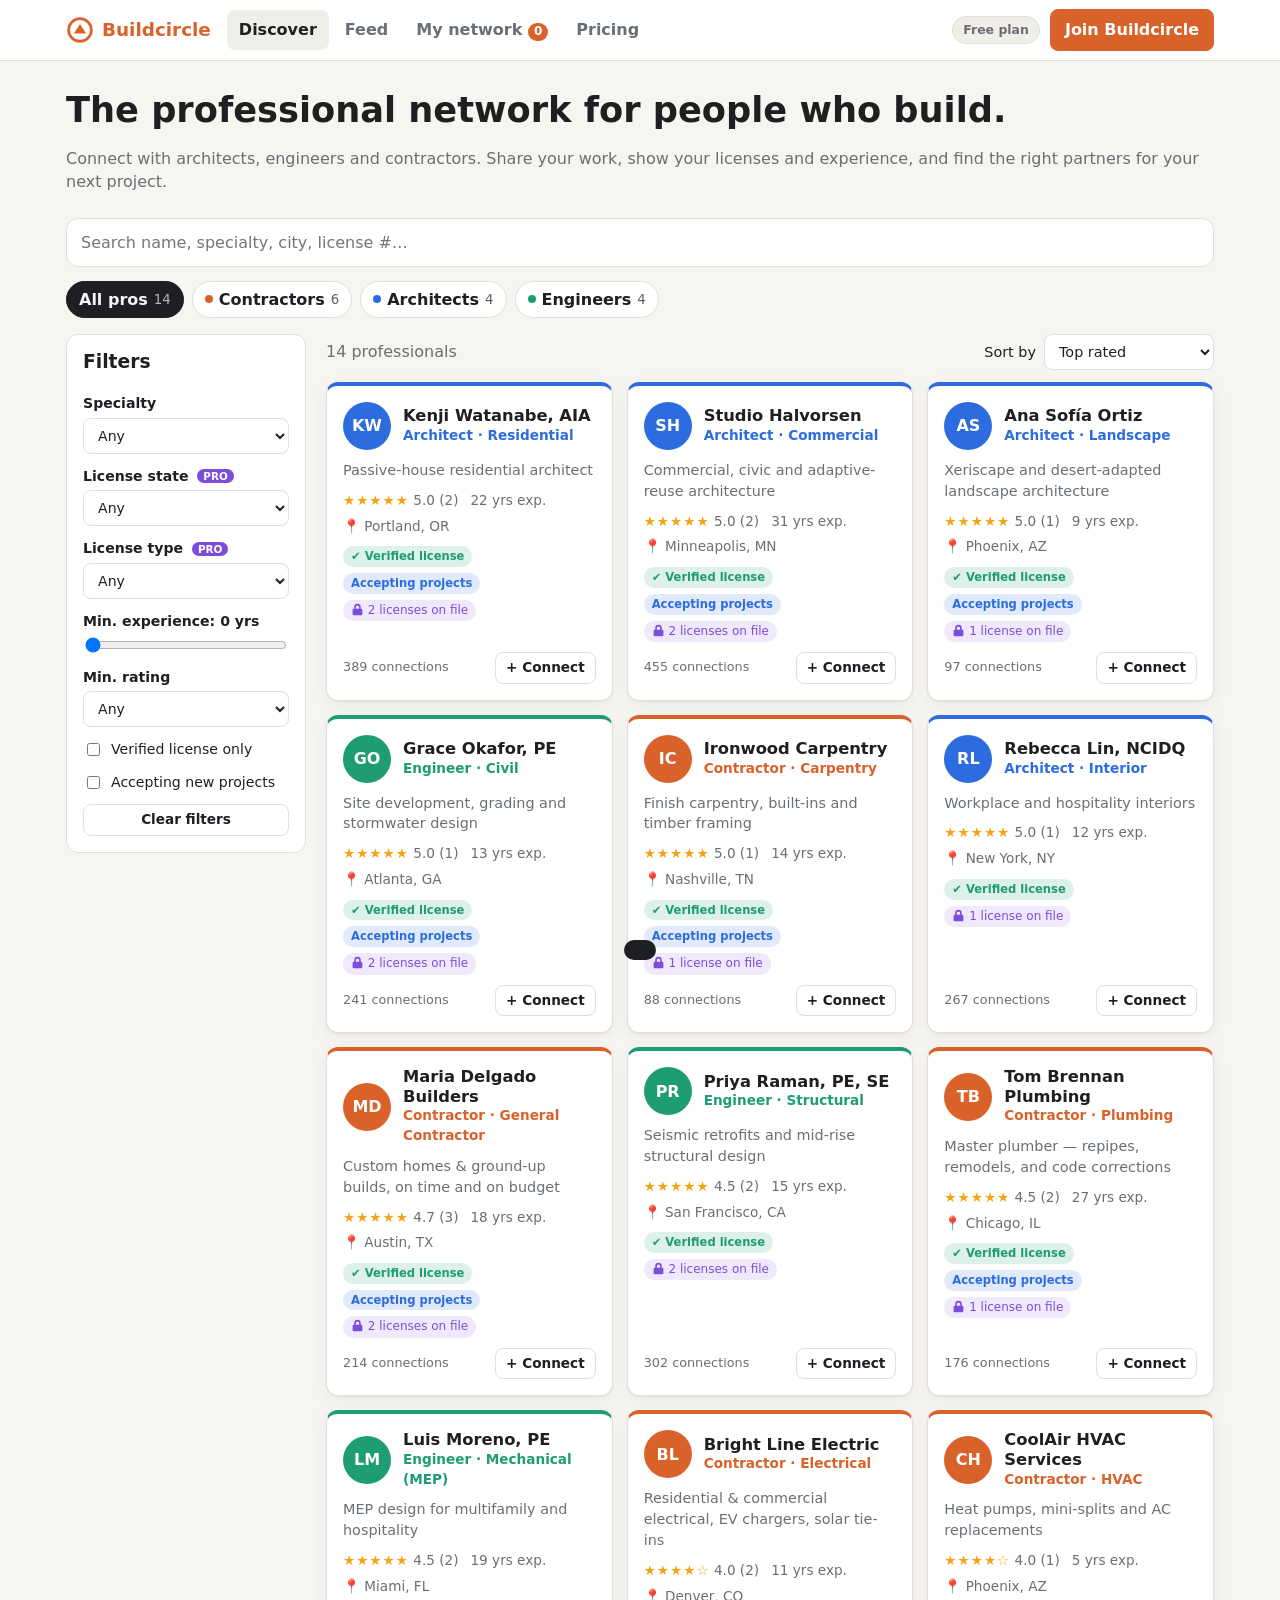
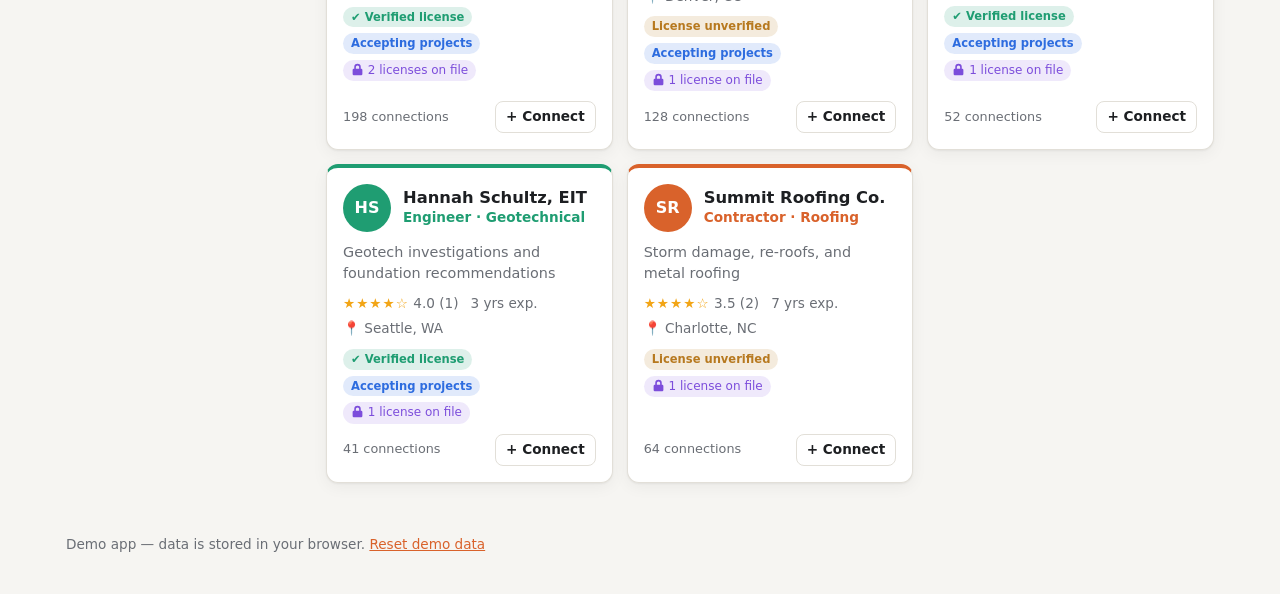
==== commit 4e7a1962: "Merge pull request #3 from JorheYanez/claude/project-thread-5anrl1 Buildcircle: unify name and refra" ====
--- a/buildcircle/index.html
+++ b/buildcircle/index.html
@@ -3,8 +3,8 @@
 <head>
 <meta charset="utf-8">
 <meta name="viewport" content="width=device-width, initial-scale=1">
-<title>BuildCircle</title>
-<meta name="description" content="A social network connecting contractors, architects and engineers — browse by category, licenses and experience, and read or leave reviews.">
+<title>Buildcircle · The professional network for construction</title>
+<meta name="description" content="Buildcircle is the professional network for architects, engineers and contractors. Share your work, licenses and experience, grow your connections, and find the right partners for every project.">
 <link rel="stylesheet" href="styles.css">
 </head>
 <body>
@@ -12,28 +12,28 @@
   <div class="wrap topbar-inner">
     <a class="brand" href="#" data-view="browse">
       <svg viewBox="0 0 32 32" width="28" height="28" aria-hidden="true"><circle cx="16" cy="16" r="13" fill="none" stroke="currentColor" stroke-width="3"/><path d="M9 20 L16 9 L23 20 Z" fill="currentColor"/></svg>
-      BuildCircle
+      Buildcircle
     </a>
     <nav class="tabs" role="tablist">
-      <button class="tab active" data-view="browse">Directory</button>
-      <button class="tab" data-view="feed">Activity</button>
+      <button class="tab active" data-view="browse">Discover</button>
+      <button class="tab" data-view="feed">Feed</button>
       <button class="tab" data-view="network">My network <span id="netCount" class="pill">0</span></button>
       <button class="tab" data-view="pricing">Pricing</button>
     </nav>
     <div class="me">
       <span id="meLabel" class="muted"></span>
       <button class="plan-badge" id="planBadge" data-view="pricing" title="Your plan">Free</button>
-      <button class="btn primary" id="joinBtn">Join as a pro</button>
+      <button class="btn primary" id="joinBtn">Join Buildcircle</button>
     </div>
   </div>
 </header>
 
 <main class="wrap">
-  <!-- DIRECTORY -->
+  <!-- DISCOVER -->
   <section id="view-browse" class="view">
     <div class="hero">
-      <h1>Find the right builder, designer or engineer.</h1>
-      <p class="muted">Verified licenses, real experience, and reviews from people who worked with them.</p>
+      <h1>The professional network for people who build.</h1>
+      <p class="muted">Connect with architects, engineers and contractors. Share your work, show your licenses and experience, and find the right partners for your next project.</p>
       <div class="search">
         <input id="q" type="search" placeholder="Search name, specialty, city, license #…" aria-label="Search">
       </div>
@@ -85,14 +85,14 @@
 
   <!-- FEED -->
   <section id="view-feed" class="view hidden">
-    <h2>Recent activity</h2>
+    <h2>What your circle is up to</h2>
     <div id="feed" class="feed"></div>
   </section>
 
   <!-- NETWORK -->
   <section id="view-network" class="view hidden">
     <h2>My network</h2>
-    <p class="muted">Pros you've connected with. Connect from any profile.</p>
+    <p class="muted">The architects, engineers and contractors in your circle. Connect from any profile to grow it.</p>
     <div id="networkGrid" class="grid"></div>
   </section>
 
@@ -119,7 +119,8 @@
 <!-- JOIN DIALOG -->
 <dialog id="joinDlg" class="dlg">
   <form id="joinForm" method="dialog">
-    <h2>Create your pro profile</h2>
+    <h2>Join Buildcircle</h2>
+    <p class="muted hint">Create your professional profile to share your work, licenses and experience with the network.</p>
     <div class="row2">
       <label>Full name / company<input name="name" required maxlength="60"></label>
       <label>City, State<input name="location" required maxlength="60" placeholder="Austin, TX"></label>
@@ -172,7 +173,6 @@
 </footer>
 
 <script src="data.js"></script>
-<script src="portfolio.js"></script>
 <script src="app.js"></script>
 </body>
 </html>
